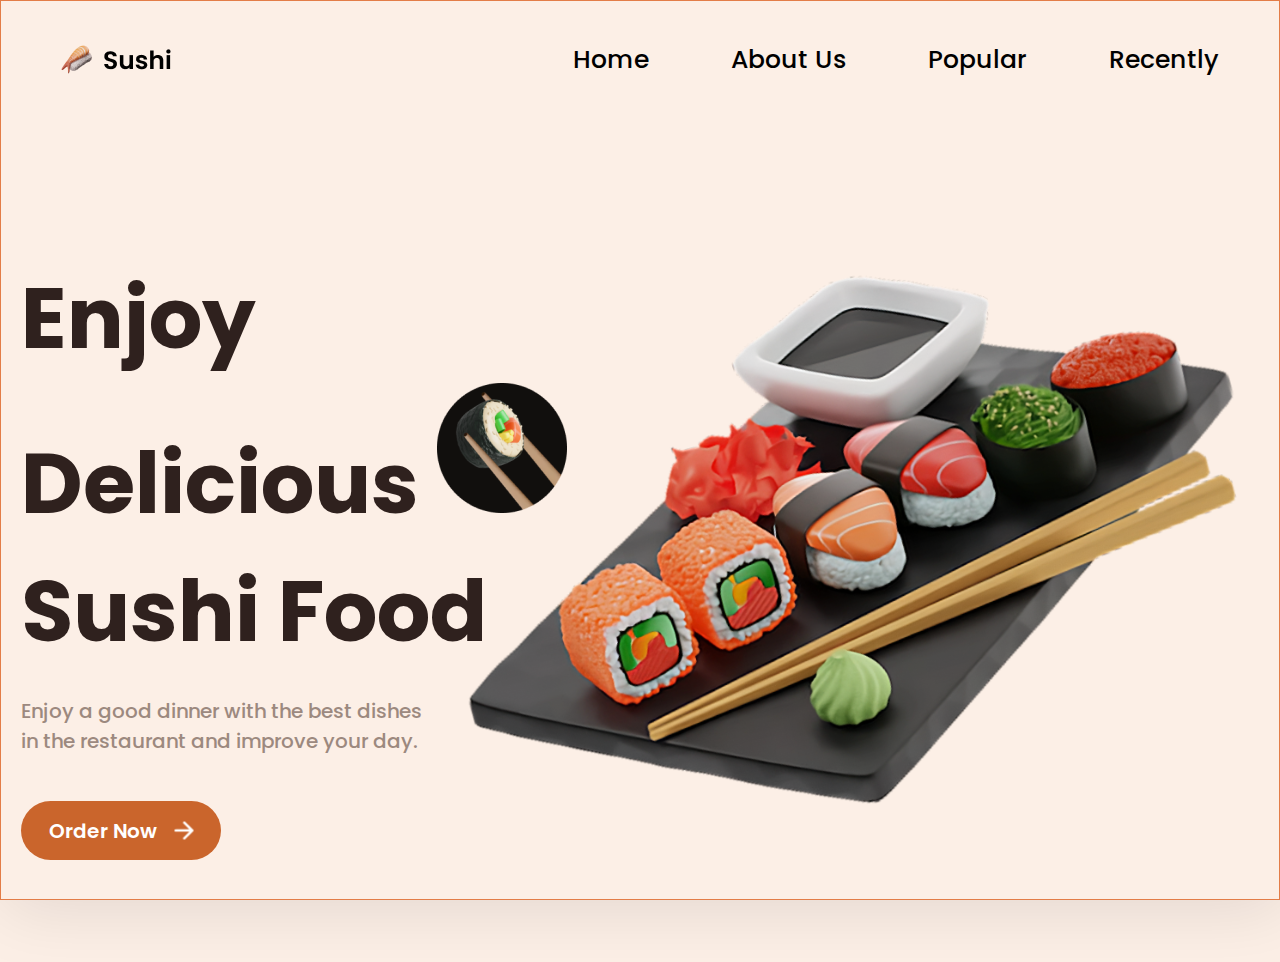
==== sushi.html @ c775e436 "Add files via upload" ====
<!DOCTYPE html>
<html lang="en">
<head>
    <meta charset="UTF-8">
    <meta http-equiv="X-UA-Compatible" content="IE=edge">
    <meta name="viewport" content="width=device-width, initial-scale=1.0">
    <link rel="stylesheet" href="sushi-style.css">
    <link rel="preconnect" href="https://fonts.googleapis.com">
    <link rel="preconnect" href="https://fonts.gstatic.com" crossorigin>
    <link href="https://fonts.googleapis.com/css2?family=Poppins:wght@500&display=swap" rel="stylesheet">
    <title>Document</title>
</head>
<body>
    <header class="header">
            <div class="container">
                <section class="header-wrapper">
                    <div class="header-wrapper__logo">
                        <img src="Logo.png" alt="logo">                                    
                    </div>  
                    <div class="header-wrapper__nav">
                        <div class="header-wrapper__item header-wrapper__item-active"><a href="#">Home</a></div>
                        <div class="header-wrapper__item"><a href="#">About Us</a></div>
                        <div class="header-wrapper__item"><a href="#">Popular</a></div>
                        <div class="header-wrapper__item"><a href="#">Recently</a></div>
                    </div>
                    <div class="header-wrapper__burger header-wrapper__burger-disabled">
                         <div class="line"></div>
                         <div class="line"></div>
                         <div class="line"></div>      
                    </div>
                </section>
            </div>
    </header>
    <main class="main">
        <div class="container">
            <section class="main-wrapper">
                <h1 class="main-wrapper__title">Enjoy Delicious <img src="sushi-pic.png" alt="sushi pic">Sushi Food</h1>
                <p class="main-wrapper__text">Enjoy a good dinner with the best dishes in the restaurant and improve your day.</p>
                <div class="main-wrapper__order-btn">Order Now</div>
                <img src="home-sushi-rolls 1.svg" alt="sushi-right" class="main-wrapper__sushi-right">
            </section>
        </div>
    </main>
</body>
</html>
---- sushi-style.css ----
*,
*::before,
::after{
    padding: 0;
    margin: 0;
    box-sizing: border-box;
    list-style: none;
    text-decoration: none;
    color: black;
}

body{
    border: 1px solid #E37D48;
    background: #FCEFE6;
    box-shadow: 5px 8px 65px 1px rgba(0, 0, 0, 0.10);
    font-family: 'Poppins', sans-serif;
    font-weight: 500;
    height: 100vh;
    /* width: 100vw; */
    display: flex;
    flex-direction: column;
}

.container{
    max-width: 1520px;
    padding: 0 20px;
    margin: 0 auto;
}

.header{
    padding: 40px;
    margin-bottom: 129px;
}

.header-wrapper__burger{
    width: 60px;
    height: 30px;
    display: flex;
    flex-direction: column;
    justify-content: space-between;
}

.header-wrapper__burger .line{
    width: 100%;
    height: 6px;
    border-radius: 5px;
    background: #E37D48;
}

.header-wrapper__burger-disabled{
    display: none;
}

.header-wrapper{
    display: flex;
    justify-content: space-between;
    flex-wrap: wrap;
}

.header-wrapper__nav{
    display: flex;
    gap: 0 82px;
    flex-wrap: wrap;
}

.header-wrapper__item{
    font-size: 25px;
}

.main{
    flex: 1;
    position: relative;
}

.main-wrapper{
    position: relative;
}

.main-wrapper::before, .main-wrapper::after{
    content: "";
    position: absolute;
}

.main-wrapper::before{
    top: -202px;
    left: -212px;
    height: 137px;
    width: 137px;
    background: url("leaf-branch-left.png") no-repeat;
}

.main-wrapper::after{
    bottom: -102px;
    right: -253px;
    width: 151px;
    height: 167px;
    background: url("leaf-branch-right.png");
}

.main-wrapper__title{
    max-width: 634px;
    color: #2F211E;
    font-size: 85px;
    padding: 0;
    margin: 0;
    margin-bottom: 20px;
}

.main-wrapper__sushi-right{
    position: absolute;
    top: 0;
    right: 10px;   
    z-index: -1;
}

.main-wrapper__text{
    color: #9C897F;
    font-size: 20px;
    max-width: 405px;
    margin-bottom: 45px;
}

.main-wrapper__order-btn{
    display: inline-block;
    padding: 15px 64px 14px 28px;
    border-radius: 40px;
    background: #CA652C;
    color: #FFF;
    font-size: 20px;
    font-weight: 600;
    position: relative;

}

.main-wrapper__order-btn::after{
    content: "";
    width: 19px;
    height: 19px;
    background: url("Vector.png") no-repeat;
    position: absolute;
    transform: translate(-50%, -50%);
    top: 50%;
    right: 18px;
}

@media screen and (max-width:946px) {
    .header-wrapper__burger-disabled{
        display: flex;
    }

    .header-wrapper__nav{
        display: none;
    }

    .main-wrapper__sushi-right{
        width: 600px;
    }
    
}

@media screen and (max-width:742px) {
    .main-wrapper__sushi-right{
        width: 300px;
        height: 300px;
        top: 208px;
    }
    
}

@media screen and (max-width:667px) {
    
    .main-wrapper__title img{
        display: none;
    }

    .main-wrapper__title{
       
    }
    
}

@media screen and (max-width:500px) {
    .main-wrapper__title{
        font-size: 50px;
    }

    .main-wrapper__title img{
        display: none;
    }
    
}

@media screen and (max-width:405px) {
    .header{
        margin-bottom: 20px;
    }
    
    .main-wrapper__sushi-right{
        top: -110px;
        left: 150px;
    }
    
}
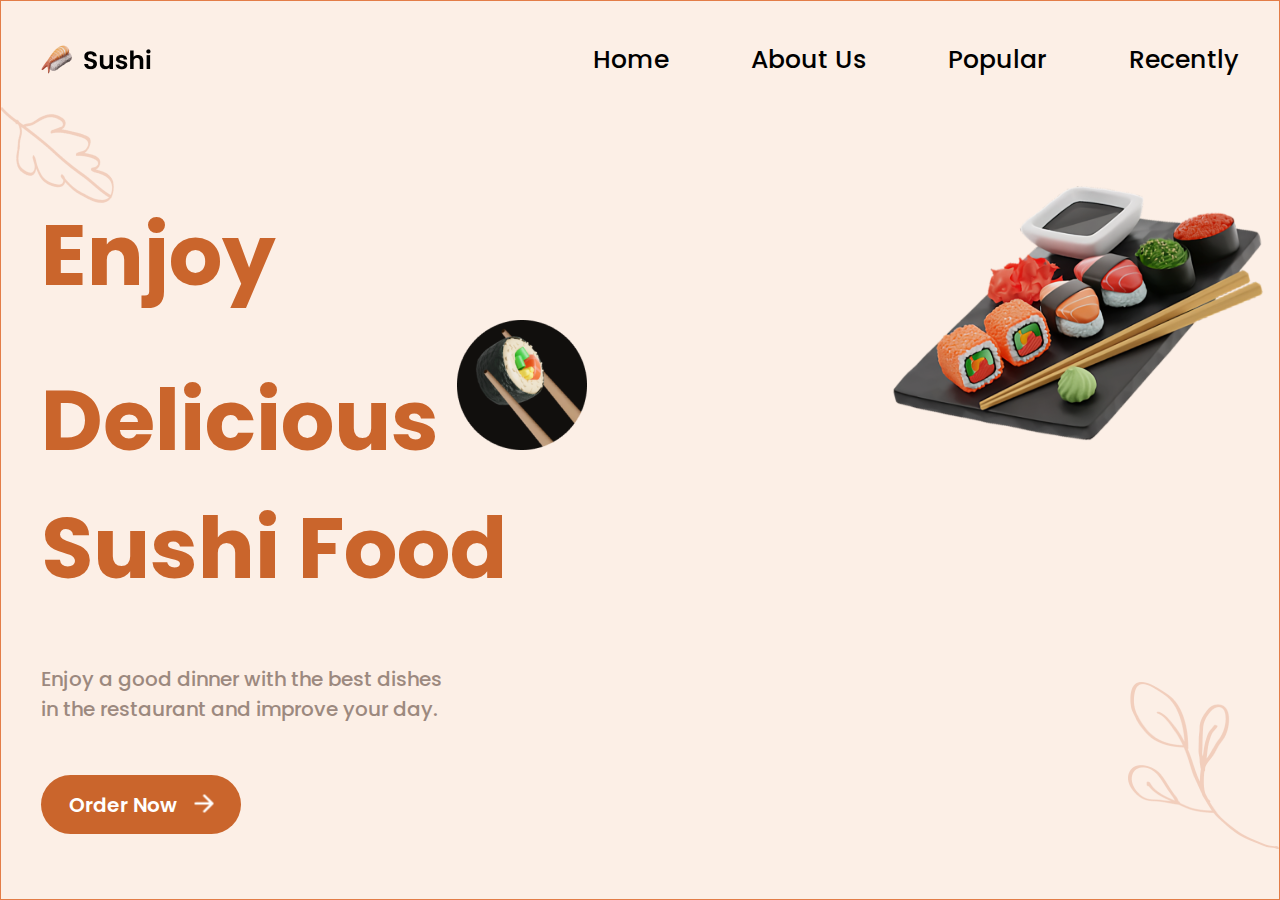
==== commit ceb4f5cd: "Add files via upload" ====
--- a/sushi.html
+++ b/sushi.html
@@ -32,14 +32,12 @@
             </div>
     </header>
     <main class="main">
-        <div class="container">
             <section class="main-wrapper">
                 <h1 class="main-wrapper__title">Enjoy Delicious <img src="sushi-pic.png" alt="sushi pic">Sushi Food</h1>
                 <p class="main-wrapper__text">Enjoy a good dinner with the best dishes in the restaurant and improve your day.</p>
                 <div class="main-wrapper__order-btn">Order Now</div>
                 <img src="home-sushi-rolls 1.svg" alt="sushi-right" class="main-wrapper__sushi-right">
             </section>
-        </div>
     </main>
 </body>
 </html>--- a/sushi-style.css
+++ b/sushi-style.css
@@ -22,14 +22,13 @@
 }
 
 .container{
-    max-width: 1520px;
-    padding: 0 20px;
+    padding: 0 40px;
     margin: 0 auto;
 }
 
 .header{
-    padding: 40px;
-    margin-bottom: 129px;
+    padding: 40px 0;
+    margin-bottom: 50px;
 }
 
 .header-wrapper__burger{
@@ -68,56 +67,69 @@
 }
 
 .main{
+    position: relative;
     flex: 1;
-    position: relative;
 }
 
 .main-wrapper{
     position: relative;
-}
-
-.main-wrapper::before, .main-wrapper::after{
+    display: flex;
+    flex-direction: column;
+    align-items: flex-start;
+    justify-content: space-around;
+    height: 100%;
+    width: 100%;
+    gap: 20px;
+    padding: 0 40px;
+    padding-bottom: 50px;
+}
+
+
+
+.main-wrapper::before{
     content: "";
-    position: absolute;
-}
-
-.main-wrapper::before{
-    top: -202px;
-    left: -212px;
     height: 137px;
     width: 137px;
     background: url("leaf-branch-left.png") no-repeat;
+    position: absolute;
+    top: -100px;
+    left: 0;
 }
 
 .main-wrapper::after{
-    bottom: -102px;
-    right: -253px;
+    content: "";    
     width: 151px;
     height: 167px;
     background: url("leaf-branch-right.png");
+    position: absolute;
+    bottom: 50px;
+    right: 0;
 }
 
 .main-wrapper__title{
     max-width: 634px;
-    color: #2F211E;
+    color: #CA652C;
     font-size: 85px;
     padding: 0;
-    margin: 0;
-    margin-bottom: 20px;
-}
+    margin: 0;    
+}
+
+
+
+
 
 .main-wrapper__sushi-right{
     position: absolute;
     top: 0;
     right: 10px;   
     z-index: -1;
+    width: 30%;
 }
 
 .main-wrapper__text{
     color: #9C897F;
     font-size: 20px;
     max-width: 405px;
-    margin-bottom: 45px;
 }
 
 .main-wrapper__order-btn{
@@ -153,7 +165,8 @@
     }
 
     .main-wrapper__sushi-right{
-        width: 600px;
+        width: 400px;
+        top: 180px;
     }
     
 }
@@ -162,7 +175,11 @@
     .main-wrapper__sushi-right{
         width: 300px;
         height: 300px;
-        top: 208px;
+        top: -60px;
+    }
+
+    .main-wrapper__title img{
+        display: none;
     }
     
 }
@@ -171,11 +188,19 @@
     
     .main-wrapper__title img{
         display: none;
-    }
-
+    }   
+}
+
+@media screen and (max-width:540px) {    
     .main-wrapper__title{
-       
-    }
+        font-size: 60px;
+    }
+    .main-wrapper__sushi-right{
+        top: 160px;
+    }
+}
+
+@media screen and (max-width:533px) {    
     
 }
 
@@ -196,8 +221,7 @@
     }
     
     .main-wrapper__sushi-right{
-        top: -110px;
-        left: 150px;
+        top: 0;right: 0;
     }
     
 }